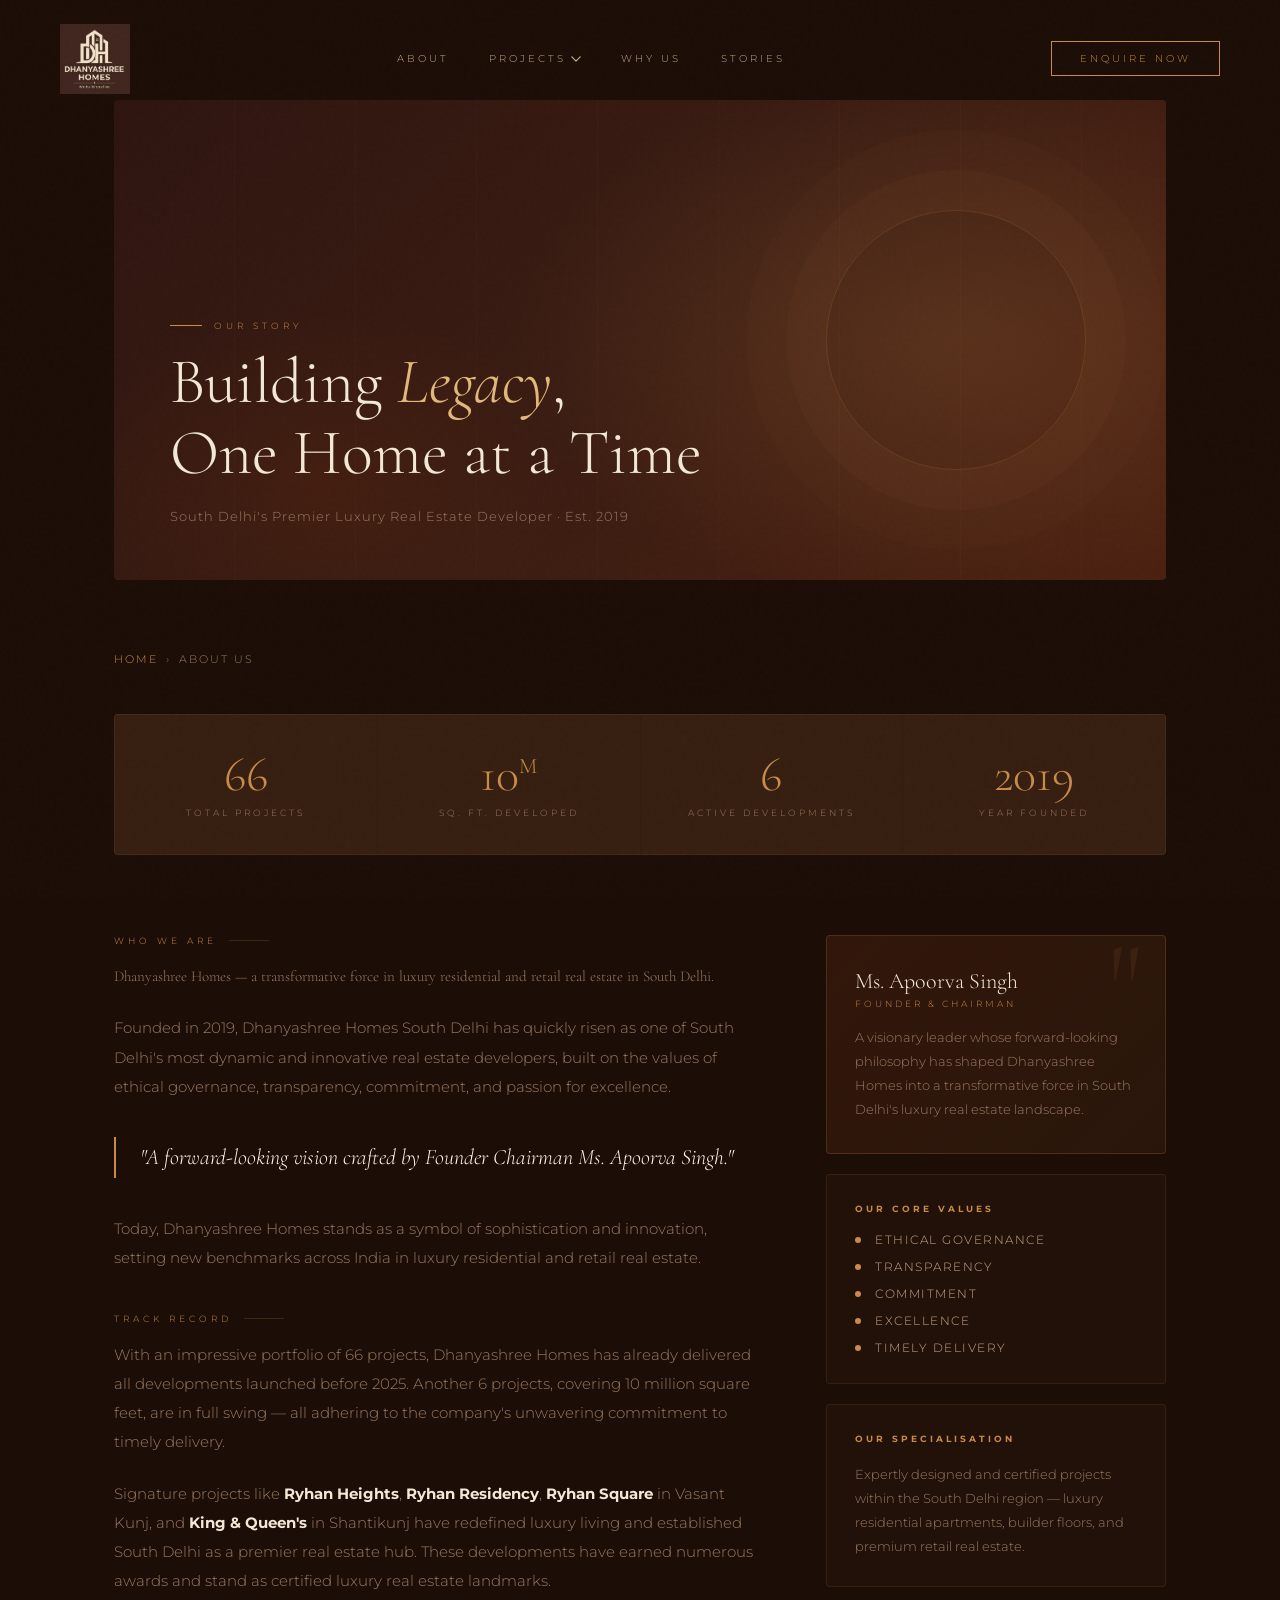
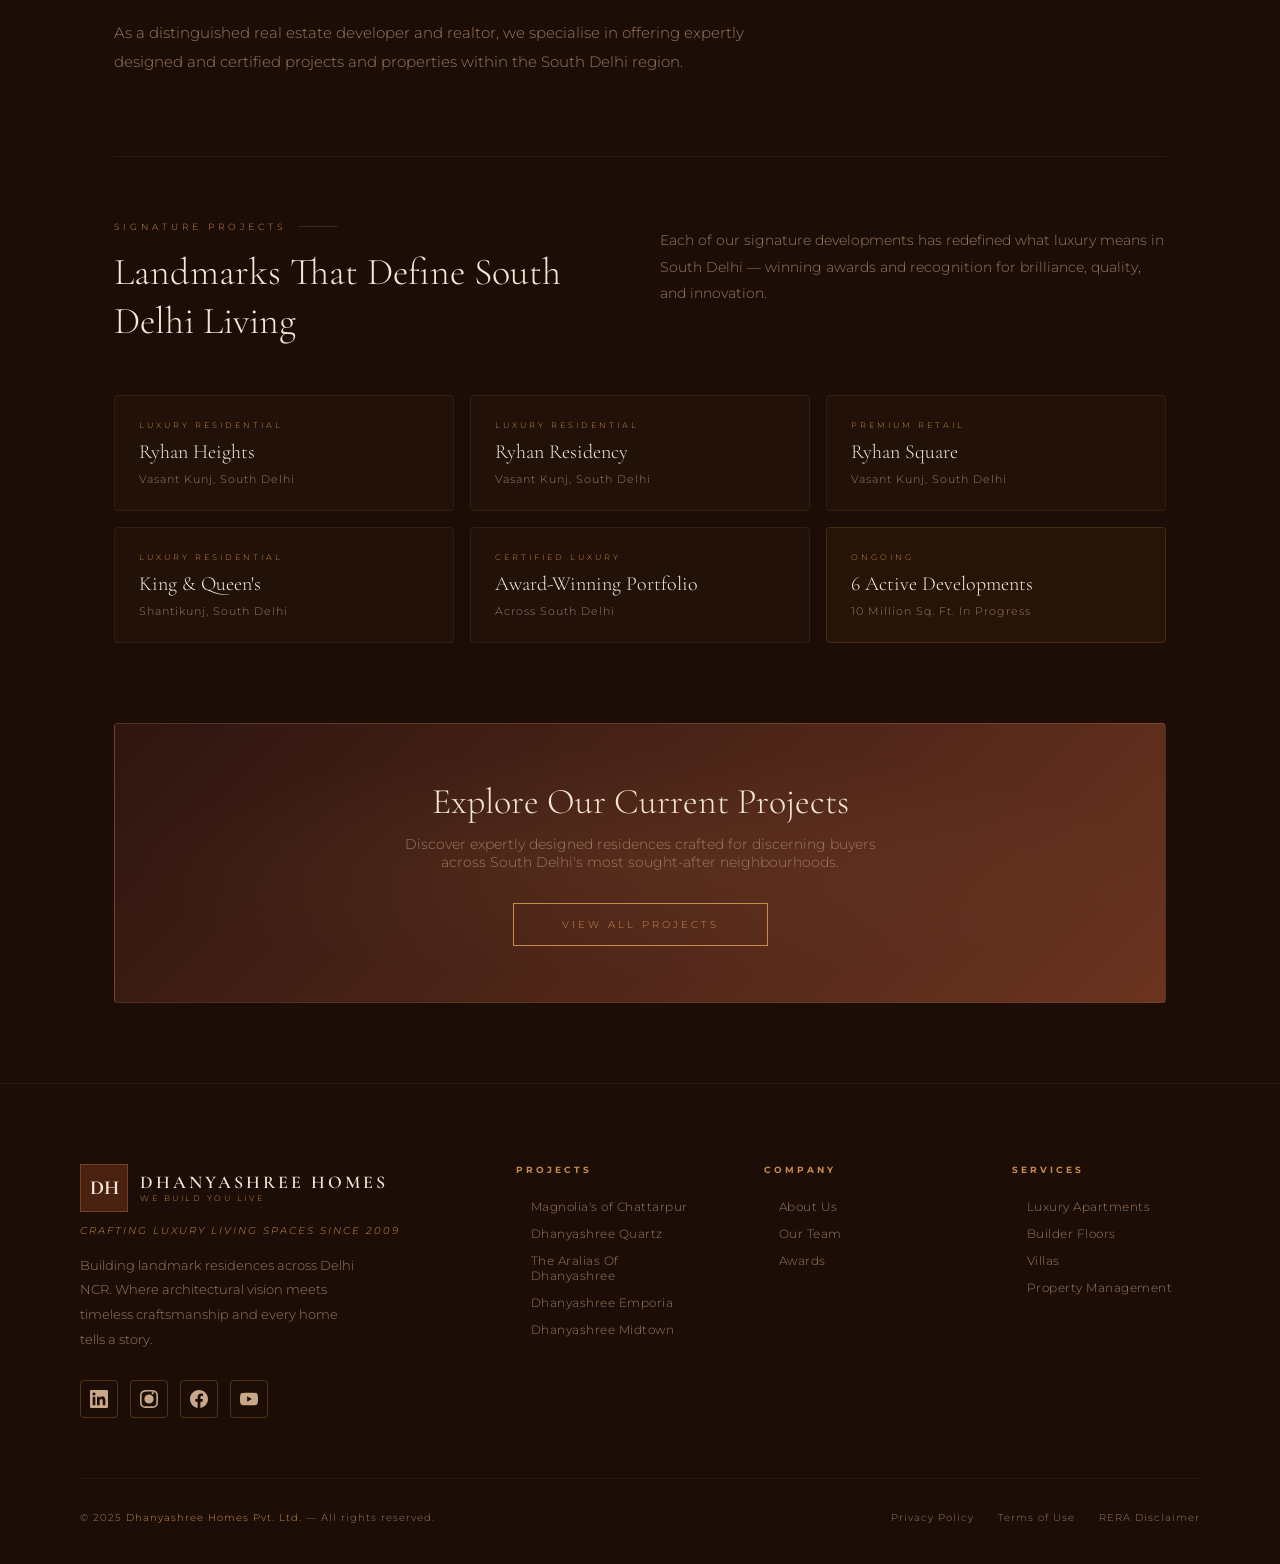
==== about-us.html @ d0a640d0 "new changes from home" ====
<!DOCTYPE html>
<html lang="en">
<head>
  <meta charset="utf-8" />
  <meta name="viewport" content="width=device-width, initial-scale=1" />
  <title>About Us — Dhanyashree Homes</title>
  <link href="https://fonts.googleapis.com/css2?family=Montserrat:wght@300;400;500;600&family=Cormorant+Garamond:ital,wght@0,300;0,400;0,600;1,400&display=swap" rel="stylesheet">
  <link rel="stylesheet" href="shared.css">
  <link rel="stylesheet" href="styles.css">
  <style>
    body { padding-top: 100px; }

    /* ── Hero ── */
    .about-hero {
      position: relative;
      height: 480px;
      display: flex;
      align-items: flex-end;
      overflow: hidden;
      border-radius: 4px;
      margin-bottom: 72px;
      background: linear-gradient(135deg, var(--dark3) 0%, var(--dark4) 50%, var(--brown) 100%);
    }
    .about-hero::before {
      content: '';
      position: absolute;
      inset: 0;
      background:
        radial-gradient(ellipse 60% 80% at 80% 50%, rgba(201,139,74,.18) 0%, transparent 70%),
        radial-gradient(ellipse 40% 60% at 20% 80%, rgba(74,32,16,.6) 0%, transparent 60%);
    }
    /* Decorative geometric accent */
    .about-hero::after {
      content: '';
      position: absolute;
      right: 80px;
      top: 50%;
      transform: translateY(-50%);
      width: 260px;
      height: 260px;
      border: 1px solid rgba(201,139,74,.2);
      border-radius: 50%;
      box-shadow: 0 0 0 40px rgba(201,139,74,.04), 0 0 0 80px rgba(201,139,74,.02);
    }
    .hero-lines {
      position: absolute;
      top: 0; left: 0; right: 0; bottom: 0;
      background-image:
        repeating-linear-gradient(
          90deg,
          transparent,
          transparent 120px,
          rgba(201,139,74,.03) 120px,
          rgba(201,139,74,.03) 121px
        );
    }
    .about-hero-inner {
      position: relative;
      z-index: 2;
      padding: 56px;
      width: 100%;
    }
    .hero-eyebrow {
      font-size: 9px;
      letter-spacing: 4px;
      text-transform: uppercase;
      color: var(--amber);
      font-family: 'Montserrat', sans-serif;
      margin-bottom: 16px;
      display: flex;
      align-items: center;
      gap: 12px;
    }
    .hero-eyebrow::before {
      content: '';
      display: block;
      width: 32px;
      height: 1px;
      background: var(--amber);
      flex-shrink: 0;
    }
    .about-hero h1 {
      font-family: 'Cormorant Garamond', serif;
      font-size: clamp(36px, 6vw, 64px);
      font-weight: 300;
      color: var(--cream);
      line-height: 1.1;
      margin: 0 0 20px;
      max-width: 620px;
    }
    .about-hero h1 em {
      font-style: italic;
      color: var(--amber-light);
    }
    .about-hero-sub {
      font-size: 13px;
      color: var(--text-muted);
      letter-spacing: 1px;
      font-family: 'Montserrat', sans-serif;
    }

    /* ── Breadcrumb ── */
    .breadcrumb {
      display: flex;
      align-items: center;
      gap: 8px;
      font-size: 11px;
      letter-spacing: 2px;
      text-transform: uppercase;
      color: var(--text-muted);
      margin-bottom: 48px;
      font-family: 'Montserrat', sans-serif;
    }
    .breadcrumb a { color: var(--amber); text-decoration: none; }
    .breadcrumb a:hover { color: var(--cream); }

    /* ── Stats strip ── */
    .stats-strip {
      display: grid;
      grid-template-columns: repeat(4, 1fr);
      gap: 1px;
      background: rgba(201,139,74,.12);
      border: 1px solid rgba(201,139,74,.12);
      border-radius: 4px;
      overflow: hidden;
      margin-bottom: 80px;
    }
    .stat-cell {
      background: rgba(201,139,74,.03);
      padding: 36px 28px;
      text-align: center;
      transition: background .3s;
    }
    .stat-cell:hover { background: rgba(201,139,74,.07); }
    .stat-num {
      font-family: 'Cormorant Garamond', serif;
      font-size: 48px;
      font-weight: 300;
      color: var(--amber);
      line-height: 1;
      margin-bottom: 8px;
    }
    .stat-num sup {
      font-size: 22px;
      vertical-align: super;
    }
    .stat-label {
      font-size: 9px;
      letter-spacing: 3px;
      text-transform: uppercase;
      color: var(--text-muted);
      font-family: 'Montserrat', sans-serif;
    }

    /* ── Main content grid ── */
    .about-grid {
      display: grid;
      grid-template-columns: 1fr 340px;
      gap: 64px;
      margin-bottom: 80px;
      align-items: start;
    }

    /* ── Section label ── */
    .section-label {
      font-size: 9px;
      letter-spacing: 4px;
      text-transform: uppercase;
      color: var(--amber);
      font-family: 'Montserrat', sans-serif;
      margin-bottom: 16px;
      display: flex;
      align-items: center;
      gap: 12px;
    }
    .section-label::after {
      content: '';
      flex: 1;
      height: 1px;
      background: rgba(201,139,74,.2);
      max-width: 40px;
    }

    /* ── Body text ── */
    .about-intro {
      font-family: 'Cormorant Garamond', serif;
      font-size: clamp(22px, 3vw, 30px);
      font-weight: 300;
      color: var(--cream);
      line-height: 1.5;
      margin-bottom: 28px;
    }
    .about-body p {
      font-size: 15px;
      line-height: 1.95;
      color: var(--text-muted);
      margin-bottom: 22px;
    }
    .about-body p:last-child { margin-bottom: 0; }

    /* ── Highlight quote ── */
    .pull-quote {
      border-left: 2px solid var(--amber);
      padding: 4px 0 4px 24px;
      margin: 36px 0;
    }
    .pull-quote p {
      font-family: 'Cormorant Garamond', serif;
      font-size: 22px;
      font-style: italic;
      color: var(--cream-light) !important;
      line-height: 1.5;
      margin: 0 !important;
    }

    /* ── Sidebar ── */
    .about-side { display: flex; flex-direction: column; gap: 20px; }

    .side-card {
      background: rgba(201,139,74,.04);
      border: 1px solid rgba(201,139,74,.12);
      border-radius: 4px;
      padding: 28px;
    }
    .side-card h4 {
      font-size: 9px;
      letter-spacing: 3px;
      text-transform: uppercase;
      color: var(--amber);
      font-family: 'Montserrat', sans-serif;
      margin: 0 0 18px;
    }
    .side-card p {
      font-size: 13px;
      line-height: 1.85;
      color: var(--text-muted);
      margin: 0;
    }

    /* Founder card */
    .founder-card {
      background: linear-gradient(135deg, rgba(74,32,16,.5) 0%, rgba(201,139,74,.08) 100%);
      border: 1px solid rgba(201,139,74,.2);
      border-radius: 4px;
      padding: 32px 28px;
      position: relative;
      overflow: hidden;
    }
    .founder-card::before {
      content: '"';
      position: absolute;
      top: -10px;
      right: 24px;
      font-family: 'Cormorant Garamond', serif;
      font-size: 120px;
      color: rgba(201,139,74,.1);
      line-height: 1;
    }
    .founder-name {
      font-family: 'Cormorant Garamond', serif;
      font-size: 22px;
      color: var(--cream);
      margin-bottom: 4px;
    }
    .founder-title {
      font-size: 9px;
      letter-spacing: 3px;
      text-transform: uppercase;
      color: var(--amber);
      font-family: 'Montserrat', sans-serif;
      margin-bottom: 16px;
    }
    .founder-card p {
      font-size: 13px;
      line-height: 1.85;
      color: var(--text-muted);
      margin: 0;
    }

    /* Values list */
    .values-list {
      display: flex;
      flex-direction: column;
      gap: 12px;
      margin-top: 4px;
    }
    .value-item {
      display: flex;
      align-items: center;
      gap: 14px;
      font-size: 12px;
      letter-spacing: 1.5px;
      text-transform: uppercase;
      color: var(--text-light);
      font-family: 'Montserrat', sans-serif;
    }
    .value-item::before {
      content: '';
      width: 6px;
      height: 6px;
      background: var(--amber);
      border-radius: 50%;
      flex-shrink: 0;
    }

    /* ── Track record section ── */
    .track-section {
      border-top: 1px solid rgba(201,139,74,.1);
      padding-top: 64px;
      margin-bottom: 80px;
    }
    .track-header {
      display: grid;
      grid-template-columns: 1fr 1fr;
      gap: 40px;
      margin-bottom: 48px;
    }
    .track-header h2 {
      font-family: 'Cormorant Garamond', serif;
      font-size: clamp(26px, 4vw, 38px);
      font-weight: 300;
      color: var(--cream);
      line-height: 1.3;
      margin: 0;
    }
    .track-header p {
      font-size: 14px;
      line-height: 1.9;
      color: var(--text-muted);
      margin: 0;
      padding-top: 6px;
    }

    /* Signature projects */
    .projects-grid {
      display: grid;
      grid-template-columns: repeat(3, 1fr);
      gap: 16px;
    }
    .proj-card {
      background: rgba(201,139,74,.04);
      border: 1px solid rgba(201,139,74,.1);
      border-radius: 4px;
      padding: 24px;
      transition: border-color .3s, background .3s;
    }
    .proj-card:hover {
      border-color: rgba(201,139,74,.3);
      background: rgba(201,139,74,.07);
    }
    .proj-card-tag {
      font-size: 8px;
      letter-spacing: 3px;
      text-transform: uppercase;
      color: var(--amber);
      font-family: 'Montserrat', sans-serif;
      margin-bottom: 10px;
    }
    .proj-card-name {
      font-family: 'Cormorant Garamond', serif;
      font-size: 20px;
      color: var(--cream);
      margin-bottom: 8px;
      line-height: 1.2;
    }
    .proj-card-loc {
      font-size: 11px;
      color: var(--text-muted);
      letter-spacing: 1px;
    }

    /* ── CTA banner ── */
    .about-cta {
      background: linear-gradient(135deg, var(--dark3) 0%, var(--brown-mid) 100%);
      border: 1px solid rgba(201,139,74,.2);
      border-radius: 4px;
      padding: 56px 48px;
      text-align: center;
      margin-bottom: 80px;
      position: relative;
      overflow: hidden;
    }
    .about-cta::before {
      content: '';
      position: absolute;
      inset: 0;
      background: radial-gradient(ellipse 70% 60% at 50% 50%, rgba(201,139,74,.08) 0%, transparent 70%);
      pointer-events: none;
    }
    .about-cta h3 {
      font-family: 'Cormorant Garamond', serif;
      font-size: clamp(24px, 4vw, 36px);
      font-weight: 300;
      color: var(--cream);
      margin: 0 0 12px;
    }
    .about-cta p {
      font-size: 14px;
      color: var(--text-muted);
      margin: 0 0 32px;
      max-width: 480px;
      margin-left: auto;
      margin-right: auto;
    }
    .about-cta a {
      display: inline-block;
      padding: 14px 48px;
      border: 1px solid var(--amber);
      color: var(--amber);
      font-size: 10px;
      letter-spacing: 3px;
      text-transform: uppercase;
      text-decoration: none;
      font-family: 'Montserrat', sans-serif;
      transition: background .3s, color .3s;
    }
    .about-cta a:hover { background: var(--amber); color: var(--dark); }

    /* ── Responsive ── */
    @media (max-width: 960px) {
      .about-grid { grid-template-columns: 1fr; gap: 48px; }
      .about-side { flex-direction: row; flex-wrap: wrap; }
      .about-side > * { flex: 1 1 260px; }
      .track-header { grid-template-columns: 1fr; gap: 20px; }
      .projects-grid { grid-template-columns: 1fr 1fr; }
    }
    @media (max-width: 700px) {
      body { padding-top: 80px; }
      .about-hero { height: 340px; }
      .about-hero-inner { padding: 32px 24px; }
      .about-hero::after { display: none; }
      .stats-strip { grid-template-columns: 1fr 1fr; }
      .projects-grid { grid-template-columns: 1fr; }
      .about-cta { padding: 40px 24px; }
      .about-side { flex-direction: column; }
      .container { padding: 0 16px; }
    }
  </style>
</head>
<body>

<div class="container">

  <!-- Hero -->
  <section class="about-hero">
    <div class="hero-lines"></div>
    <div class="about-hero-inner">
      <div class="hero-eyebrow">Our Story</div>
      <h1>Building <em>Legacy</em>,<br>One Home at a Time</h1>
      <div class="about-hero-sub">South Delhi's Premier Luxury Real Estate Developer · Est. 2019</div>
    </div>
  </section>

  <!-- Breadcrumb -->
  <nav class="breadcrumb">
    <a href="index.html">Home</a>
    <span>›</span>
    <span>About Us</span>
  </nav>

  <!-- Stats Strip -->
  <div class="stats-strip">
    <div class="stat-cell">
      <div class="stat-num">66</div>
      <div class="stat-label">Total Projects</div>
    </div>
    <div class="stat-cell">
      <div class="stat-num">10<sup>M</sup></div>
      <div class="stat-label">Sq. Ft. Developed</div>
    </div>
    <div class="stat-cell">
      <div class="stat-num">6</div>
      <div class="stat-label">Active Developments</div>
    </div>
    <div class="stat-cell">
      <div class="stat-num">2019</div>
      <div class="stat-label">Year Founded</div>
    </div>
  </div>

  <!-- Main Content Grid -->
  <div class="about-grid">

    <!-- Left: Copy -->
    <div class="about-body">
      <div class="section-label">Who We Are</div>
      <p class="about-intro">
        Dhanyashree Homes — a transformative force in luxury residential and retail real estate in South Delhi.
      </p>
      <p>
        Founded in 2019, Dhanyashree Homes South Delhi has quickly risen as one of South Delhi's most dynamic and innovative real estate developers, built on the values of ethical governance, transparency, commitment, and passion for excellence.
      </p>

      <div class="pull-quote">
        <p>"A forward-looking vision crafted by Founder Chairman Ms. Apoorva Singh."</p>
      </div>

      <p>
        Today, Dhanyashree Homes stands as a symbol of sophistication and innovation, setting new benchmarks across India in luxury residential and retail real estate.
      </p>

      <div class="section-label" style="margin-top: 40px;">Track Record</div>
      <p>
        With an impressive portfolio of 66 projects, Dhanyashree Homes has already delivered all developments launched before 2025. Another 6 projects, covering 10 million square feet, are in full swing — all adhering to the company's unwavering commitment to timely delivery.
      </p>
      <p>
        Signature projects like <strong style="color: var(--cream);">Ryhan Heights</strong>, <strong style="color: var(--cream);">Ryhan Residency</strong>, <strong style="color: var(--cream);">Ryhan Square</strong> in Vasant Kunj, and <strong style="color: var(--cream);">King &amp; Queen's</strong> in Shantikunj have redefined luxury living and established South Delhi as a premier real estate hub. These developments have earned numerous awards and stand as certified luxury real estate landmarks.
      </p>
      <p>
        As a distinguished real estate developer and realtor, we specialise in offering expertly designed and certified projects and properties within the South Delhi region.
      </p>
    </div>

    <!-- Right: Sidebar -->
    <aside class="about-side">

      <!-- Founder Card -->
      <div class="founder-card">
        <div class="founder-name">Ms. Apoorva Singh</div>
        <div class="founder-title">Founder &amp; Chairman</div>
        <p>A visionary leader whose forward-looking philosophy has shaped Dhanyashree Homes into a transformative force in South Delhi's luxury real estate landscape.</p>
      </div>

      <!-- Values -->
      <div class="side-card">
        <h4>Our Core Values</h4>
        <div class="values-list">
          <div class="value-item">Ethical Governance</div>
          <div class="value-item">Transparency</div>
          <div class="value-item">Commitment</div>
          <div class="value-item">Excellence</div>
          <div class="value-item">Timely Delivery</div>
        </div>
      </div>

      <!-- Specialisation -->
      <div class="side-card">
        <h4>Our Specialisation</h4>
        <p>Expertly designed and certified projects within the South Delhi region — luxury residential apartments, builder floors, and premium retail real estate.</p>
      </div>

    </aside>
  </div>

  <!-- Track Record Deep Dive -->
  <section class="track-section">
    <div class="track-header">
      <div>
        <div class="section-label">Signature Projects</div>
        <h2>Landmarks That Define South Delhi Living</h2>
      </div>
      <p>
        Each of our signature developments has redefined what luxury means in South Delhi — winning awards and recognition for brilliance, quality, and innovation.
      </p>
    </div>

    <div class="projects-grid">
      <div class="proj-card">
        <div class="proj-card-tag">Luxury Residential</div>
        <div class="proj-card-name">Ryhan Heights</div>
        <div class="proj-card-loc">Vasant Kunj, South Delhi</div>
      </div>
      <div class="proj-card">
        <div class="proj-card-tag">Luxury Residential</div>
        <div class="proj-card-name">Ryhan Residency</div>
        <div class="proj-card-loc">Vasant Kunj, South Delhi</div>
      </div>
      <div class="proj-card">
        <div class="proj-card-tag">Premium Retail</div>
        <div class="proj-card-name">Ryhan Square</div>
        <div class="proj-card-loc">Vasant Kunj, South Delhi</div>
      </div>
      <div class="proj-card">
        <div class="proj-card-tag">Luxury Residential</div>
        <div class="proj-card-name">King &amp; Queen's</div>
        <div class="proj-card-loc">Shantikunj, South Delhi</div>
      </div>
      <div class="proj-card">
        <div class="proj-card-tag">Certified Luxury</div>
        <div class="proj-card-name">Award-Winning Portfolio</div>
        <div class="proj-card-loc">Across South Delhi</div>
      </div>
      <div class="proj-card" style="background: rgba(201,139,74,.06); border-color: rgba(201,139,74,.18);">
        <div class="proj-card-tag">Ongoing</div>
        <div class="proj-card-name">6 Active Developments</div>
        <div class="proj-card-loc">10 Million Sq. Ft. In Progress</div>
      </div>
    </div>
  </section>

  <!-- CTA Banner -->
  <div class="about-cta">
    <h3>Explore Our Current Projects</h3>
    <p>Discover expertly designed residences crafted for discerning buyers across South Delhi's most sought-after neighbourhoods.</p>
    <a href="index.html#projects">View All Projects</a>
  </div>

</div><!-- /container -->

<script src="components.js"></script>
<script src="enquiry_popup.js"></script>
<script>
  window.addEventListener('scroll', () => {
    const nav = document.getElementById('navbar');
    if (nav) nav.classList.toggle('scrolled', window.scrollY > 60);
  });
</script>
</body>
</html>
---- shared.css ----
/*
 * Dhanyashree Homes — Shared Component & Responsive Styles
 */

/* ══════════════════════════════════════════════
   CSS VARIABLES
══════════════════════════════════════════════ */
:root {
  --brown:        #4A2010;
  --brown-mid:    #6B3420;
  --brown-light:  #9C5A36;
  --amber:        #C98B4A;
  --amber-light:  #E0B97A;
  --cream:        #F2E8D5;
  --cream-light:  #FAF4E8;
  --dark:         #1C0D06;
  --dark2:        #231008;
  --dark3:        #2E1510;
  --dark4:        #3A1C12;
  --text-muted:   #9A7A64;
  --text-light:   #C8A888;
  --ring-rgba:    rgba(201,139,74,.5);
  --ring-rgba2:   rgba(201,139,74,.8);
}

/* ══════════════════════════════════════════════
   NAV — base
══════════════════════════════════════════════ */
nav#navbar {
  position: fixed;
  top: 0; left: 0; right: 0;
  z-index: 1000;
  padding: 24px 60px;
  display: flex;
  align-items: center;
  justify-content: space-between;
  transition: padding .4s ease, background .4s ease;
}
nav#navbar.scrolled {
  padding: 14px 60px;
  background: #41261F;
  backdrop-filter: blur(20px);
  border-bottom: 1px solid rgba(201,139,74,.15);
}

/* Logo */
.nav-logo-img {
  width: 70px;
  height: auto;
  display: block;
}
.loader-logo-img { width: 100px; height: auto; }

/* ── Desktop nav links ── */
.nav-links {
  display: flex;
  align-items: center;
  gap: 40px;
  list-style: none;
  margin: 0; padding: 0;
}
.nav-links > li { position: relative; }
.nav-links a,
.dropdown-trigger {
  font-size: 10px;
  letter-spacing: 3px;
  text-transform: uppercase;
  color: var(--text-light);
  text-decoration: none;
  transition: color .3s;
  position: relative;
  background: none;
  border: none;
  cursor: pointer;
  font-family: 'Montserrat', sans-serif;
  padding: 0;
  display: flex;
  align-items: center;
  gap: 5px;
}
.nav-links a::after,
.dropdown-trigger::after {
  content: '';
  position: absolute;
  bottom: -4px; left: 0; right: 0;
  height: 1px;
  background: var(--amber);
  transform: scaleX(0);
  transition: transform .3s cubic-bezier(.4,0,.2,1);
}
.nav-links a:hover,
.dropdown-trigger:hover,
.has-dropdown.drop-open .dropdown-trigger { color: var(--amber); }
.nav-links a:hover::after,
.dropdown-trigger:hover::after { transform: scaleX(1); }

/* chevron icon inside trigger */
.chevron-icon {
  width: 10px; height: 10px;
  transition: transform .25s ease;
  flex-shrink: 0;
}
.has-dropdown.drop-open .chevron-icon { transform: rotate(180deg); }

/* ── Desktop dropdown panel ── */
.dropdown-panel {
  position: absolute;
  top: calc(100% + 16px);
  left: 50%;
  transform: translateX(-50%) translateY(8px);
  background: rgba(22,10,4,.97);
  backdrop-filter: blur(24px);
  border: 1px solid rgba(201,139,74,.18);
  min-width: 280px;
  list-style: none;
  padding: 8px 0;
  margin: 0;
  z-index: 1200;
  opacity: 0;
  pointer-events: none;
  visibility: hidden;
  transition: opacity .22s ease, transform .22s ease, visibility .22s;
}
/* Invisible bridge so mouse can travel from trigger to panel */
.dropdown-panel::before {
  content: '';
  position: absolute;
  top: -20px; left: 0; right: 0;
  height: 20px;
}
/* Arrow tip */
.dropdown-panel::after {
  content: '';
  position: absolute;
  top: -5px;
  left: 50%;
  transform: translateX(-50%) rotate(45deg);
  width: 9px; height: 9px;
  background: rgba(22,10,4,.97);
  border-left: 1px solid rgba(201,139,74,.18);
  border-top: 1px solid rgba(201,139,74,.18);
}
.has-dropdown.drop-open .dropdown-panel {
  opacity: 1;
  pointer-events: auto;
  visibility: visible;
  transform: translateX(-50%) translateY(0);
}
.dropdown-link {
  display: block;
  padding: 11px 22px;
  font-size: 9px;
  letter-spacing: 2px;
  text-transform: uppercase;
  color: var(--text-light);
  text-decoration: none;
  transition: color .2s, background .2s, padding-left .2s;
  white-space: nowrap;
  font-family: 'Montserrat', sans-serif;
}
.dropdown-link::after { display: none; } /* override generic underline rule */
.dropdown-link:hover {
  color: var(--amber);
  background: rgba(201,139,74,.06);
  padding-left: 30px;
}

/* ── CTA button ── */
.nav-right {
  display: flex;
  align-items: center;
  gap: 20px;
}
.nav-cta {
  padding: 10px 28px;
  border: 1px solid var(--amber);
  color: var(--amber);
  font-size: 10px;
  letter-spacing: 3px;
  text-transform: uppercase;
  text-decoration: none;
  transition: background .3s, color .3s;
  font-family: 'Montserrat', sans-serif;
  white-space: nowrap;
}
.nav-cta:hover { background: var(--amber); color: var(--dark); }

/* ── Hamburger ── */
.hamburger {
  display: none;
  flex-direction: column;
  justify-content: center;
  gap: 5px;
  background: transparent;
  border: none;
  cursor: pointer;
  padding: 6px;
  /* z-index: 1100; */
}
.hamburger span {
  display: block;
  width: 24px; height: 2px;
  background: var(--amber);
  border-radius: 2px;
  transition: transform .3s cubic-bezier(.4,0,.2,1), opacity .3s;
  transform-origin: center;
}
.hamburger.active span:nth-child(1) { transform: translateY(7px) rotate(45deg); }
.hamburger.active span:nth-child(2) { opacity: 0; transform: scaleX(0); }
.hamburger.active span:nth-child(3) { transform: translateY(-7px) rotate(-45deg); }

/* ══════════════════════════════════════════════
   MOBILE FULL-SCREEN DRAWER
══════════════════════════════════════════════ */
.mobile-drawer {
  /* Hidden by default — JS adds .is-open */
  position: fixed;
  height: 100vh;;
  inset: 0;
  background: rgba(18,7,2,.97);
  backdrop-filter: blur(28px);
  -webkit-backdrop-filter: blur(28px);
  z-index: 1050;
  display: flex;
  align-items: center;
  justify-content: center;
  /* visibility+opacity so transition works */
  visibility: hidden;
  opacity: 0;
  transition: opacity .35s ease, visibility .35s ease;
  overflow-y: auto;
  -webkit-overflow-scrolling: touch;
}
.mobile-drawer.is-open {
  visibility: visible;
  opacity: 1;
}

/* Close X */
.drawer-close {
  position: fixed;
  top: 20px; right: 20px;
  width: 42px; height: 42px;
  background: transparent;
  border: 1px solid rgba(201,139,74,.3);
  color: var(--amber);
  font-size: 22px;
  line-height: 1;
  border-radius: 50%;
  cursor: pointer;
  display: flex;
  align-items: center;
  justify-content: center;
  transition: background .2s, border-color .2s;
  z-index: 1060;
}
.drawer-close:hover { background: rgba(201,139,74,.12); border-color: var(--amber); }

/* Nav inside drawer */
.drawer-nav {
  display: flex;
  flex-direction: column;
  align-items: center;
  gap: 6px;
  padding: 80px 24px 60px;
  width: 100%;
  max-width: 420px;
}

/* Main drawer links */
.drawer-link {
  font-size: 24px;
  font-family: 'Cormorant Garamond', serif;
  font-weight: 400;
  letter-spacing: 5px;
  text-transform: uppercase;
  color: var(--cream);
  text-decoration: none;
  padding: 10px 0;
  transition: color .25s;
  text-align: center;
  width: 100%;
  display: block;
}
.drawer-link:hover { color: var(--amber); }

/* CTA inside drawer */
.drawer-cta {
  margin-top: 16px;
  padding: 14px 40px !important;
  border: 1px solid var(--amber);
  color: var(--amber) !important;
  font-family: 'Montserrat', sans-serif;
  font-size: 11px !important;
  letter-spacing: 3px;
  display: inline-block !important;
  width: auto !important;
  transition: background .3s, color .3s !important;
}
.drawer-cta:hover { background: var(--amber); color: var(--dark) !important; }

/* ── Accordion (Projects inside drawer) ── */
.drawer-accordion {
  width: 100%;
  text-align: center;
}
.drawer-accordion-btn {
  background: none;
  border: none;
  cursor: pointer;
  display: inline-flex;
  align-items: center;
  justify-content: center;
  gap: 8px;
  width: 100%;
  /* inherits .drawer-link styles */
}
.drawer-accordion-btn .chevron-icon {
  width: 14px; height: 14px;
  color: var(--amber);
  transition: transform .3s ease;
}
.drawer-accordion-btn.is-open .chevron-icon { transform: rotate(180deg); }

.drawer-accordion-body {
  overflow: hidden;
  max-height: 0;
  transition: max-height .4s cubic-bezier(.4,0,.2,1);
}
.drawer-accordion-body.is-open {
  max-height: 600px;
}

.drawer-sub-link {
  display: block;
  font-size: 13px;
  font-family: 'Montserrat', sans-serif;
  letter-spacing: 2px;
  text-transform: uppercase;
  color: var(--text-muted);
  text-decoration: none;
  padding: 9px 0;
  transition: color .25s;
}
.drawer-sub-link:hover { color: var(--amber); }


/* ══════════════════════════════════════════════
   FOOTER — shared styles
══════════════════════════════════════════════ */
footer {
  background: var(--dark);
  border-top: 1px solid rgba(201,139,74,.1);
  padding: 80px 80px 40px;
}
.footer-top {
  display: grid;
  grid-template-columns: 2fr 1fr 1fr 1fr;
  gap: 60px;
  margin-bottom: 60px;
}
.footer-brand {}
.footer-logo-wrap {
  display: flex;
  align-items: center;
  gap: 12px;
  margin-bottom: 12px;
}
.footer-logo-icon {
  width: 48px; height: 48px;
  background: var(--brown);
  border: 1px solid rgba(201,139,74,.3);
  display: flex;
  align-items: center;
  justify-content: center;
  font-family: 'Cormorant Garamond', serif;
  font-size: 20px;
  font-weight: 700;
  color: var(--cream);
  flex-shrink: 0;
}
.footer-logo-name {
  font-family: 'Cormorant Garamond', serif;
  font-size: 18px;
  font-weight: 600;
  letter-spacing: 3px;
  color: var(--cream);
  text-transform: uppercase;
  line-height: 1;
}
.footer-logo-sub {
  font-size: 8px;
  letter-spacing: 2.5px;
  text-transform: uppercase;
  color: var(--amber);
  margin-top: 2px;
}
.footer-tagline {
  font-size: 10px;
  letter-spacing: 2px;
  text-transform: uppercase;
  color: var(--amber);
  font-style: italic;
}
.footer-desc {
  font-size: 13px;
  line-height: 1.9;
  color: var(--text-muted);
  margin-top: 16px;
  max-width: 280px;
}
.footer-socials {
  display: flex;
  gap: 12px;
  margin-top: 28px;
}
.social-icon {
  width: 38px; height: 38px;
  border: 1px solid rgba(201,139,74,.3);
  display: inline-flex;
  align-items: center;
  justify-content: center;
  color: var(--text-light);
  text-decoration: none;
  transition: all .3s ease;
  border-radius: 4px;
  background: transparent;
}
.social-icon svg {
  width: 18px;
  height: 18px;
  fill: currentColor;
  display: block;
}
.social-icon:hover {
  border-color: var(--amber);
  color: var(--amber);
  background: rgba(201,139,74,.08);
  transform: translateY(-2px);
}
.footer-col h4 {
  font-size: 9px;
  letter-spacing: 3px;
  text-transform: uppercase;
  color: var(--amber);
  margin-bottom: 24px;
}
.footer-links {
  list-style: none;
}
.footer-links li { margin-bottom: 12px; }
.footer-links a {
  font-size: 12px;
  color: var(--text-muted);
  text-decoration: none;
  letter-spacing: .5px;
  transition: color .3s;
  display: flex;
  align-items: center;
  gap: 8px;
}
.footer-links a::before {
  content: '→';
  color: var(--amber);
  opacity: 0;
  transform: translateX(-8px);
  transition: all .3s;
  font-size: 10px;
}
.footer-links a:hover { color: var(--cream); padding-left: 4px; }
.footer-links a:hover::before { opacity: 1; transform: translateX(0); }
.footer-bottom {
  border-top: 1px solid rgba(201,139,74,.07);
  padding-top: 32px;
  display: flex;
  justify-content: space-between;
  align-items: center;
}
.footer-copy {
  font-size: 10px;
  letter-spacing: 1px;
  color: var(--text-muted);
}
.footer-copy span { color: var(--amber); }
.footer-legal { display: flex; gap: 24px; }
.footer-legal a {
  font-size: 10px;
  letter-spacing: 1px;
  color: var(--text-muted);
  text-decoration: none;
  transition: color .3s;
}
.footer-legal a:hover { color: var(--amber); }

/* ══════════════════════════════════════════════
   PROJECT PAGES — additional responsive fixes
══════════════════════════════════════════════ */
body.project-page {
  padding-top: 100px;
}

/* ══════════════════════════════════════════════
   RESPONSIVE — Tablet (≤1100px)
══════════════════════════════════════════════ */
@media (max-width: 1100px) {
  nav#navbar, nav#navbar.scrolled { padding: 18px 32px; }

  /* index page sections */
  #about, .spotlight-inner { grid-template-columns: 1fr; gap: 60px; }
  .about-images { height: 400px; }
  .stats-grid { grid-template-columns: repeat(2,1fr); }
  .stats-item { border-bottom: 1px solid rgba(201,139,74,.08); }
  .why-grid { grid-template-columns: repeat(2,1fr); }

  /* footer */
  .footer-top { grid-template-columns: 1fr 1fr; gap: 40px; }

  /* project pages */
  .project-body { grid-template-columns: 1fr; }
}

/* ══════════════════════════════════════════════
   RESPONSIVE — Mobile (≤768px)
══════════════════════════════════════════════ */
@media (max-width: 768px) {
  /* ── Nav ── */
  nav#navbar, nav#navbar.scrolled {
    padding: 16px 20px;
  }
  .nav-links { display: none; }    /* hide desktop links */
  .nav-cta   { display: none; }    /* hide desktop CTA */
  .hamburger { display: flex; }    /* show hamburger */
  /* .mobile-drawer visibility is controlled by JS (.is-open class) */

  /* ── Hero (index) ── */
  #hero { min-height: 520px; }
  .hero-content { padding: 0 24px; max-width: 100%; }
  .hero-stats { display: none; }
  .hero-ctas { flex-direction: column; gap: 14px; align-items: flex-start; }
  .btn-primary, .btn-secondary { padding: 14px 32px; }

  /* ── Stats ── */
  #stats { padding: 60px 24px; }
  .stats-grid { grid-template-columns: repeat(2,1fr); }

  /* ── Sections ── */
  #about, #spotlight, #why, #testimonials, #enquiry {
    padding: 80px 24px;
  }
  #about { grid-template-columns: 1fr; gap: 48px; }
  .about-content { padding-right: 0; }

  /* ── Projects carousel ── */
  #projects { padding: 80px 0; }
  .projects-header { padding: 0 24px; flex-direction: column; align-items: flex-start; gap: 20px; }
  .projects-track { padding: 0 24px; }
  .project-card { flex: 0 0 82vw; }
  .project-img { height: 320px; }

  /* ── Why grid ── */
  .why-grid { grid-template-columns: 1fr; gap: 2px; }

  /* ── Testimonials ── */
  .testi-card { flex: 0 0 100%; }

  /* ── Enquiry form ── */
  .enquiry-inner { grid-template-columns: 1fr; gap: 40px; }
  .form-grid { grid-template-columns: 1fr; }
  .form-group.full, .form-submit { grid-column: span 1; }

  /* ── Spotlight ── */
  .spotlight-inner { grid-template-columns: 1fr; gap: 40px; }
  .spotlight-img { height: 280px; }

  /* ── Footer ── */
  footer { padding: 60px 24px 32px; }
  .footer-top { grid-template-columns: 1fr; gap: 36px; }
  .footer-desc { max-width: 100%; }
  .footer-bottom { flex-direction: column; gap: 16px; text-align: center; }
  .footer-legal { flex-wrap: wrap; justify-content: center; }

  /* ── Project detail pages ── */
  .project-hero { height: 280px; }
  .project-title { font-size: 28px; }
  .project-body { grid-template-columns: 1fr; }
  .container { padding: 0 16px; }
}

/* ══════════════════════════════════════════════
   RESPONSIVE — Small Mobile (≤480px)
══════════════════════════════════════════════ */
@media (max-width: 480px) {
  /* ── Nav ── */
  nav#navbar, nav#navbar.scrolled { padding: 14px 16px; }
  .nav-logo-img { width: 50px; }

  /* ── Hero ── */
  #hero { min-height: 420px; }
  .hero-eyebrow { font-size: 9px; }
  .hero-title { font-size: 40px; }
  .hero-subtitle { font-size: 11px; }

  /* ── Stats ── */
  .stats-grid { grid-template-columns: 1fr; }
  .stats-item { border-right: none; border-bottom: 1px solid rgba(201,139,74,.08); }
  .stats-number { font-size: 54px; }

  /* ── Projects ── */
  .project-card { flex: 0 0 88vw; }
  .project-img { height: 260px; }

  /* ── Why cards ── */
  .why-card { padding: 36px 24px; }

  /* ── Testimonials ── */
  .testi-card { padding: 32px 24px; }
  .testi-text { font-size: 16px; }

  /* ── Form ── */
  .form-grid { grid-template-columns: 1fr; }

  /* ── Parallax ── */
  .parallax-quote { font-size: 22px; }

  /* ── Section titles ── */
  .section-title { font-size: 32px; }

  /* ── About badge ── */
  .about-badge { width: 90px; height: 90px; }
  .about-badge span:first-child { font-size: 22px; }

  /* ── Hide decorative cursor on touch ── */
  #cursor, #cursor-ring { display: none; }

  /* ── Footer ── */
  footer { padding: 48px 16px 28px; }
  .footer-socials { flex-wrap: wrap; }

  /* ── Project detail pages ── */
  .project-hero { height: 220px; }
  .project-title { font-size: 22px; }
  .spec { flex-direction: column; gap: 4px; }
}

/* ─── WHATSAPP FLOATING BUTTON ─── */
.whatsapp-float {
  position: fixed;
  bottom: 26px;
  right: 26px;
  width: 56px;
  height: 56px;
  display: inline-flex;
  align-items: center;
  justify-content: center;
  border-radius: 50%;
  background: linear-gradient(145deg, #25D366 0%, #1DA851 100%);
  color: #fff;
  text-decoration: none;
  box-shadow: 0 14px 30px rgba(37, 211, 102, 0.23);
  z-index: 9999;
  transition: transform 0.24s ease, box-shadow 0.24s ease, background 0.24s ease;
}

.whatsapp-float:hover {
  transform: translateY(-2px) scale(1.05);
  box-shadow: 0 20px 36px rgba(37, 211, 102, 0.32);
}

.whatsapp-float svg {
  width: 28px;
  height: 28px;
  display: block;
}

@media (max-width: 768px) {
  .whatsapp-float {
    bottom: 18px;
    right: 18px;
    width: 50px;
    height: 50px;
  }

  .whatsapp-float svg {
    width: 24px;
    height: 24px;
  }
}

@media (max-width: 480px) {
  .whatsapp-float {
    bottom: 14px;
    right: 14px;
    width: 46px;
    height: 46px;
  }

  .whatsapp-float svg {
    width: 22px;
    height: 22px;
  }
}

/* ══════════════════════════════════════════════
   UTILITY
══════════════════════════════════════════════ */
/* Prevent iOS tap highlight */
* { -webkit-tap-highlight-color: transparent; }

/* Smooth scroll */
html { scroll-behavior: smooth; }
---- styles.css ----
/*
 * Dhanyashree Homes — styles.css
 * Page-level base styles for project detail pages.
 * Nav, footer, and responsive rules live in shared.css (auto-loaded).
 */

:root {
  --dark:        #1C0D06;
  --dark2:       #231008;
  --dark3:       #2E1510;
  --brown:       #4A2010;
  --amber:       #C98B4A;
  --amber-light: #E0B97A;
  --cream:       #F2E8D5;
  --text-muted:  #9A7A64;
  --text-light:  #C8A888;
}

*, *::before, *::after { box-sizing: border-box; margin: 0; padding: 0; }
html { scroll-behavior: smooth; overflow-x: hidden; }

body {
  font-family: 'Montserrat', Segoe UI, Arial, sans-serif;
  font-weight: 300;
  background: var(--dark);
  color: var(--cream);
  -webkit-font-smoothing: antialiased;
  overflow-x: hidden;
}

a { color: var(--amber); text-decoration: none; }
a:hover { color: var(--cream); }

.container {
  max-width: 1100px;
  margin: 0 auto;
  padding: 0 24px;
}

/* Noise overlay */
body::before {
  content: '';
  position: fixed;
  inset: 0;
  background-image: url("data:image/svg+xml,%3Csvg viewBox='0 0 256 256' xmlns='http://www.w3.org/2000/svg'%3E%3Cfilter id='noise'%3E%3CfeTurbulence type='fractalNoise' baseFrequency='0.9' numOctaves='4' stitchTiles='stitch'/%3E%3C/filter%3E%3Crect width='100%25' height='100%25' filter='url(%23noise)' opacity='1'/%3E%3C/svg%3E");
  opacity: .018;
  pointer-events: none;
  z-index: 9996;
}

/* ─── WHATSAPP FLOATING BUTTON ─── */
.whatsapp-float {
  position: fixed;
  bottom: 30px;
  right: 30px;
  width: 60px;
  height: 60px;
  background: linear-gradient(135deg, #25D366 0%, #1EA952 100%);
  border-radius: 50%;
  display: flex;
  align-items: center;
  justify-content: center;
  cursor: pointer;
  z-index: 1000;
  box-shadow: 0 4px 12px rgba(37, 211, 102, 0.4);
  transition: all 0.3s ease;
  color: white;
  text-decoration: none;
}

.whatsapp-float:hover {
  width: 65px;
  height: 65px;
  bottom: 25px;
  right: 25px;
  box-shadow: 0 6px 20px rgba(37, 211, 102, 0.6);
  transform: scale(1.08);
}

.whatsapp-float svg {
  width: 32px;
  height: 32px;
  fill: currentColor;
}

/* Responsive sizes */
@media (max-width: 768px) {
  .whatsapp-float {
    width: 55px;
    height: 55px;
    bottom: 20px;
    right: 20px;
  }

  .whatsapp-float:hover {
    width: 60px;
    height: 60px;
    bottom: 17px;
    right: 17px;
  }

  .whatsapp-float svg {
    width: 28px;
    height: 28px;
  }
}

@media (max-width: 480px) {
  .whatsapp-float {
    width: 50px;
    height: 50px;
    bottom: 15px;
    right: 15px;
  }

  .whatsapp-float:hover {
    width: 55px;
    height: 55px;
    bottom: 12px;
    right: 12px;
  }

  .whatsapp-float svg {
    width: 26px;
    height: 26px;
  }
}

.form-feedback {
  margin-top: 14px;
  font-size: 12px;
  line-height: 1.5;
  padding: 10px 12px;
  border-radius: 4px;
  display: none;
}

.form-feedback.success {
  background: rgba(110, 203, 110, 0.12);
  color: #9dd89d;
  border: 1px solid rgba(110, 203, 110, 0.3);
}

.form-feedback.error {
  background: rgba(224, 112, 112, 0.12);
  color: #f3b4b4;
  border: 1px solid rgba(224, 112, 112, 0.3);
}
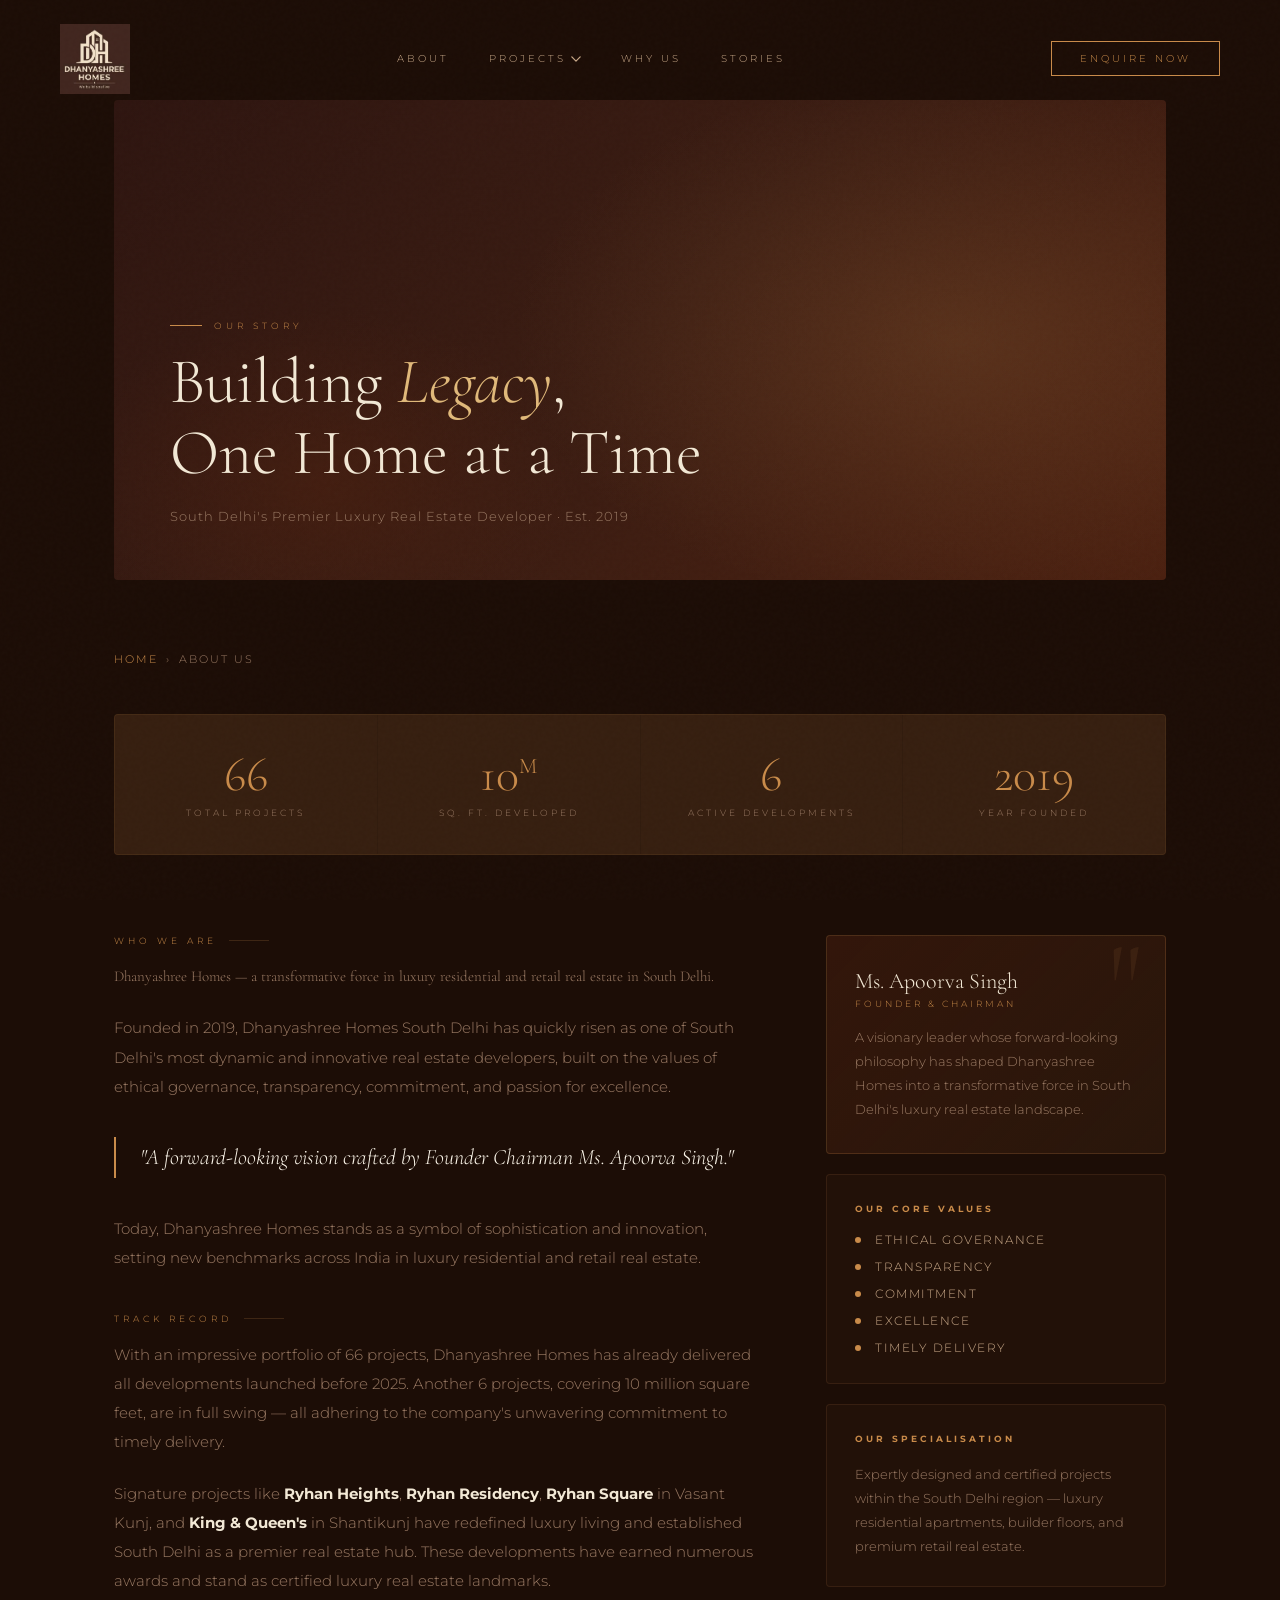
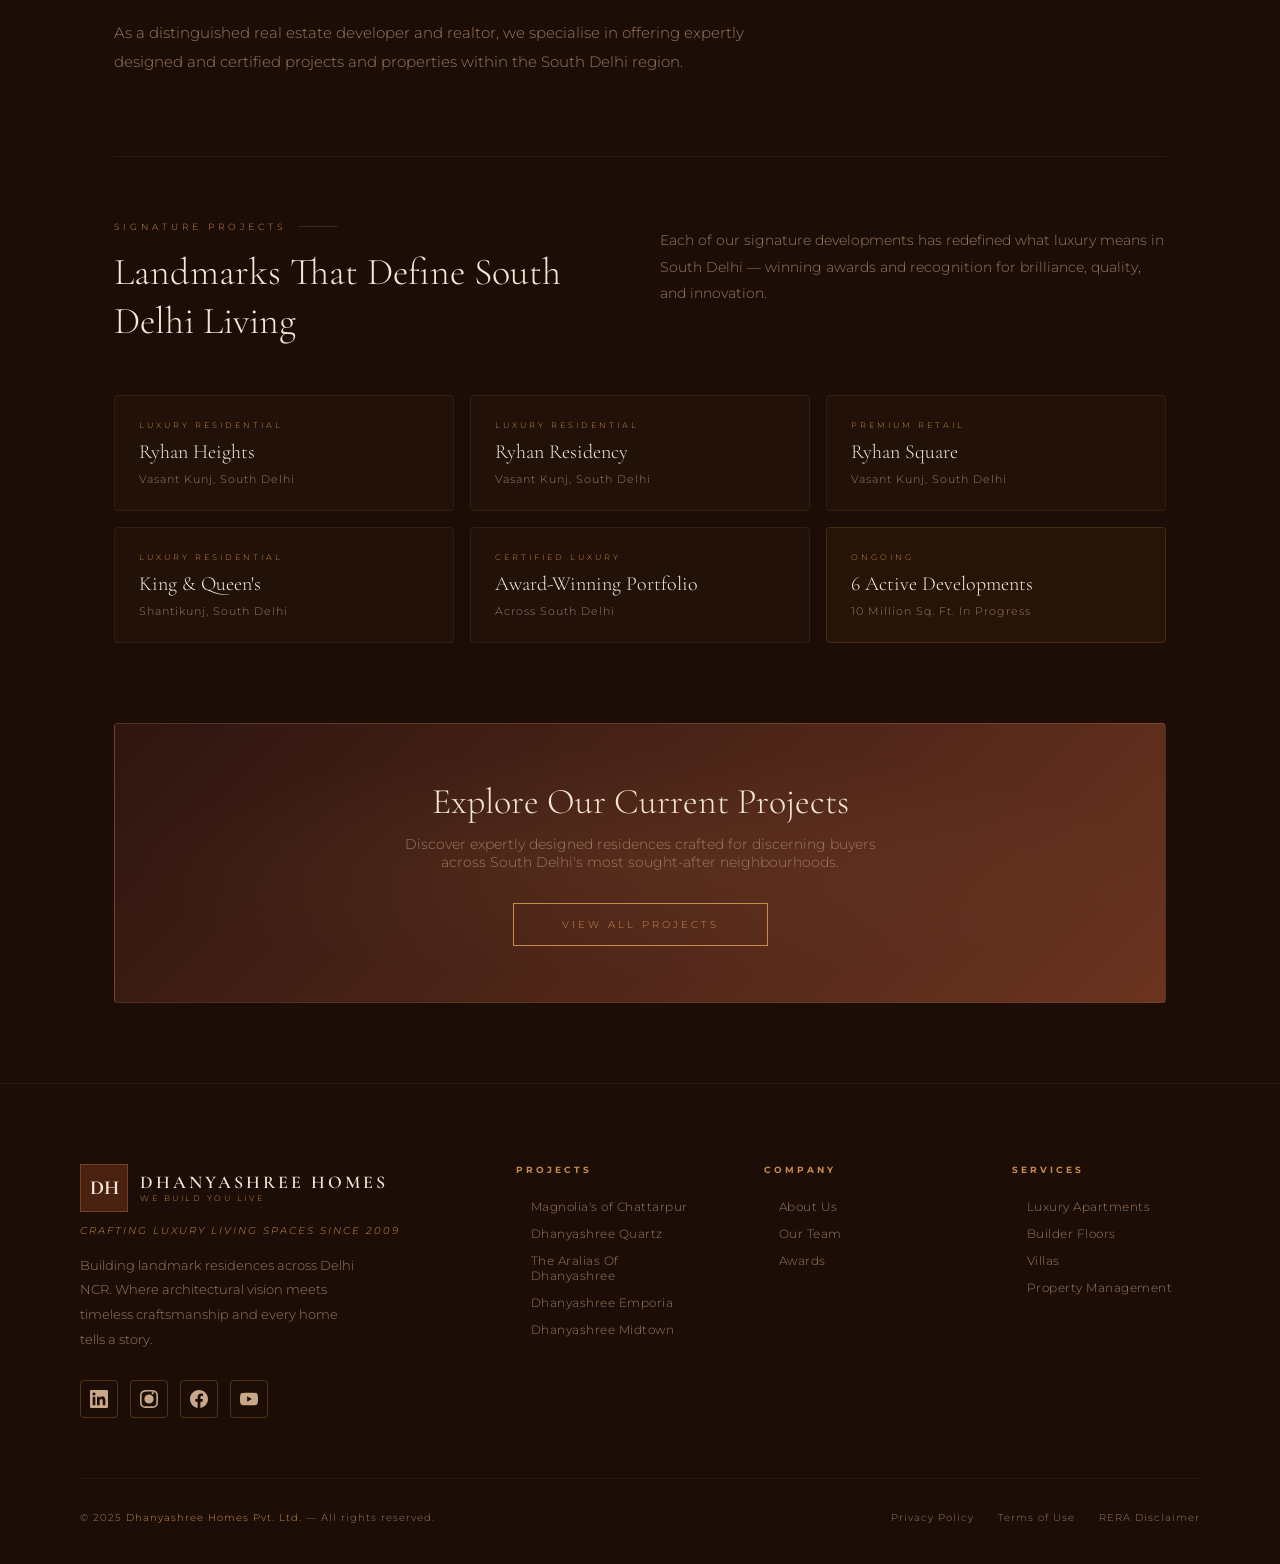
==== commit e8686d37: "changes from mac" ====
--- a/about-us.html
+++ b/about-us.html
@@ -31,7 +31,7 @@
     }
     /* Decorative geometric accent */
     .about-hero::after {
-      content: '';
+      /* content: ''; */
       position: absolute;
       right: 80px;
       top: 50%;
@@ -45,14 +45,8 @@
     .hero-lines {
       position: absolute;
       top: 0; left: 0; right: 0; bottom: 0;
-      background-image:
-        repeating-linear-gradient(
-          90deg,
-          transparent,
-          transparent 120px,
-          rgba(201,139,74,.03) 120px,
-          rgba(201,139,74,.03) 121px
-        );
+      background: url('https://images.unsplash.com/photo-1600596542815-ffad4c1539a9?w=900&q=85') center/cover no-repeat;
+      opacity: 0.22;
     }
     .about-hero-inner {
       position: relative;
